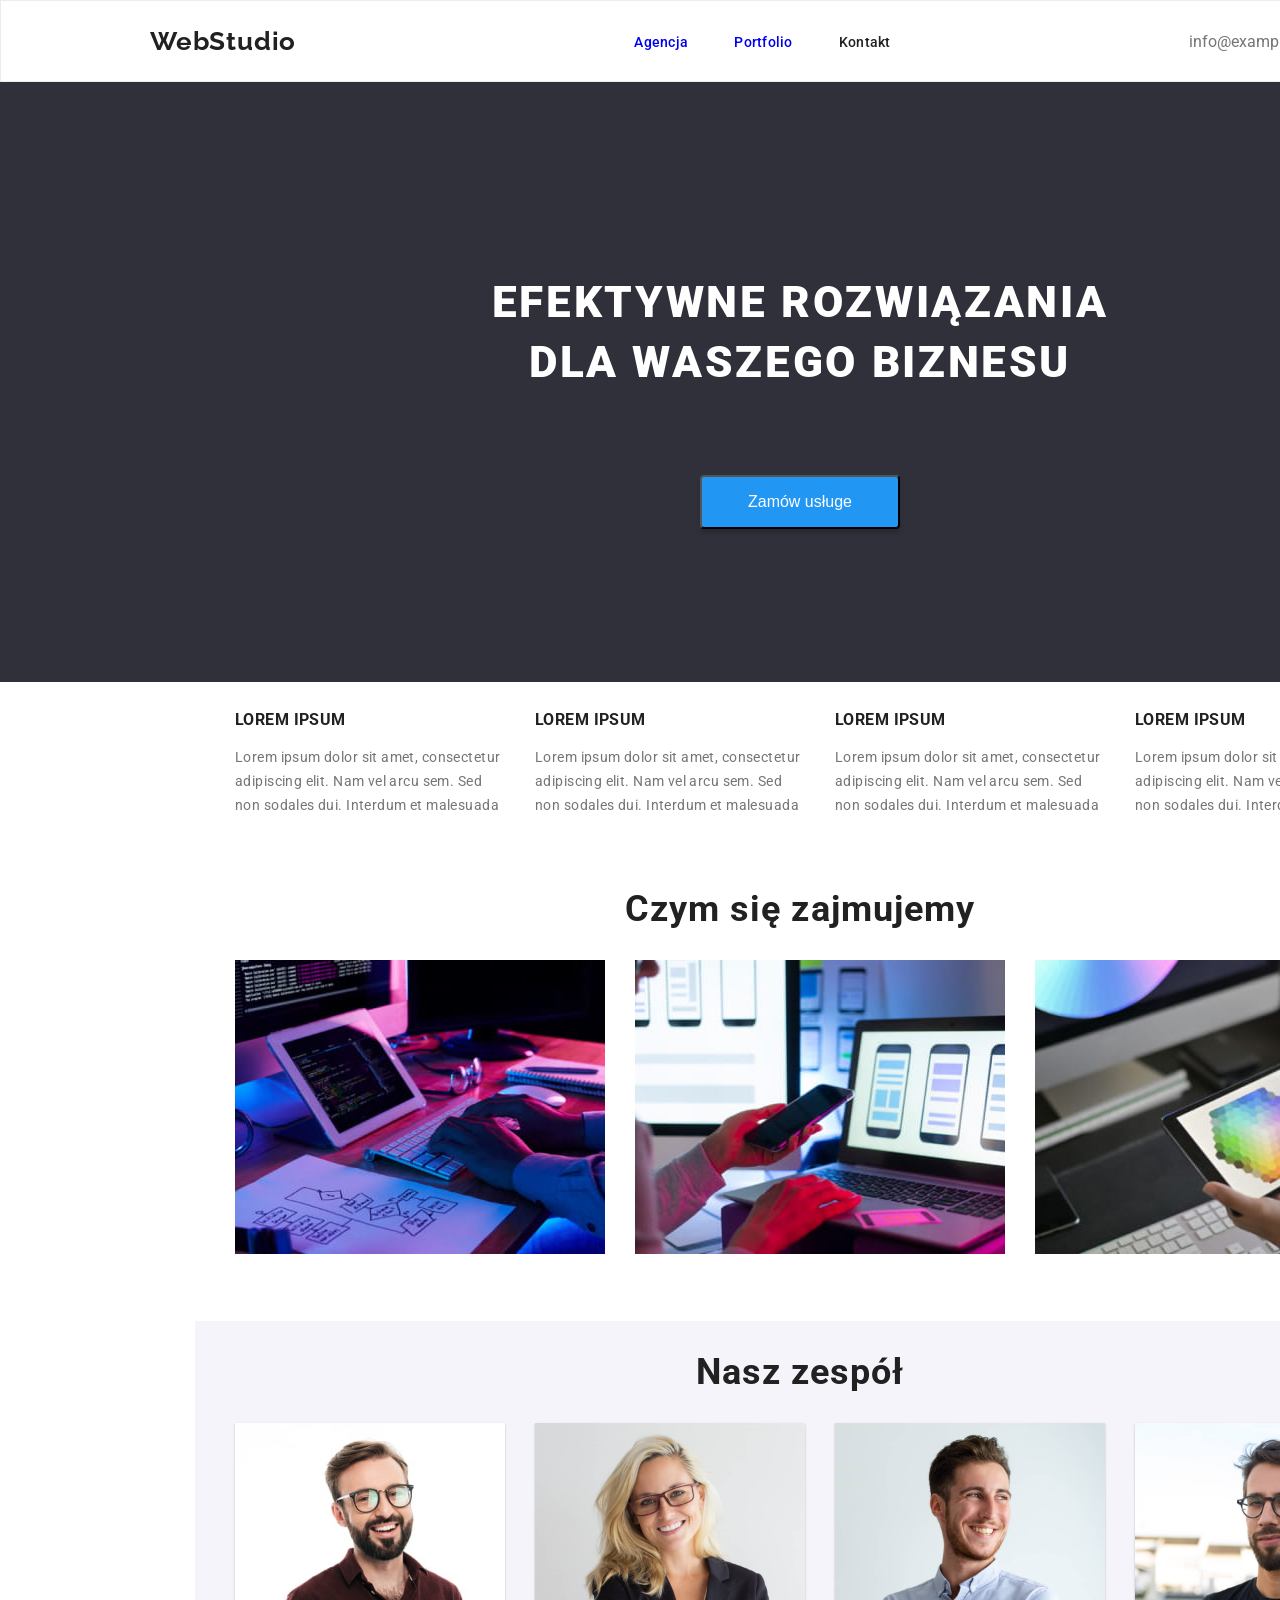
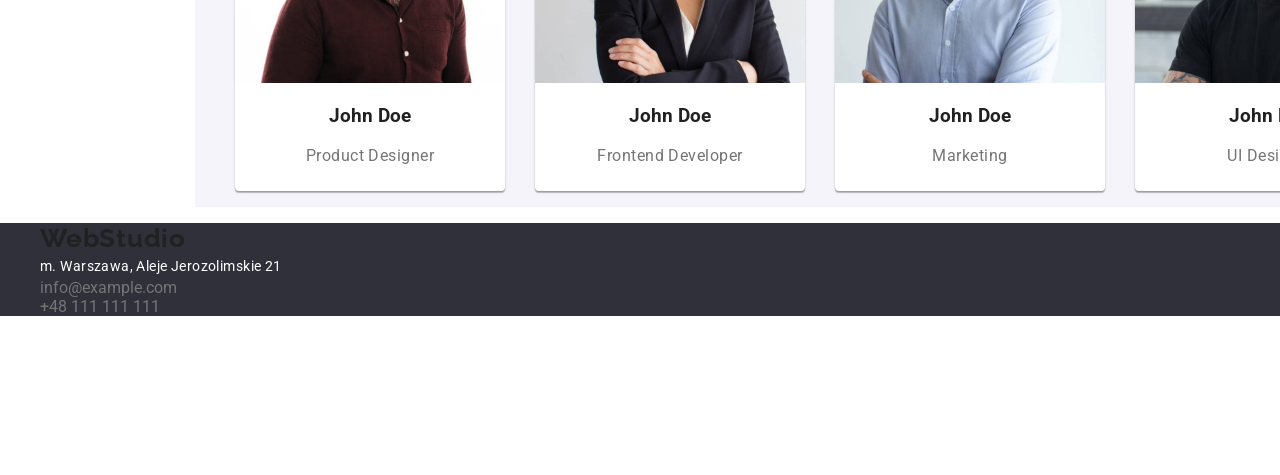
==== index.html @ 927ac367 "1 Create and copy repo #3" ====
<!DOCTYPE html>
<html lang="en">
  <head>
    <meta charset="UTF-8" />
    <meta name="viewport" content="width=device-width, initial-scale=1.0" />
    <title>Studio</title>
    <link rel="preconnect" href="https://fonts.googleapis.com" />
    <link rel="preconnect" href="https://fonts.gstatic.com" crossorigin />
    <link
      href="https://fonts.googleapis.com/css2?family=Raleway:wght@700&family=Roboto:wght@400;500;700;900&display=swap"
      rel="stylesheet"
    />
    <link rel="stylesheet" href="./css/style.css" />
  </head>
  <body>
    <header>
      <section class="top-box">
        <a class="name-logo" href="">WebStudio</a>
        <ul class="subpages-list">
          <li><a class="subpages" href="./index.html">Agencja</a></li>
          <li><a class="subpages" href="./portfolio.html">Portfolio</a></li>
          <li><a class="subpages" href="">Kontakt</a></li>
        </ul>
        <span class="top-box-contact">
          <a class="contact" href="mailto:info@example.com">info@example.com</a>
          <a class="contact" href="tel:+48111111111">+48 111 111 111</a></span
        >
      </section>
    </header>
    <main>
      <section class="big-box">
        <h1 class="firs-header">EFEKTYWNE ROZWIĄZANIA </br> DLA WASZEGO BIZNESU</h1>
        <button type="button" class="order-button"><p>Zamów usługe</p></button>
      </section>
      <div class="big-wrap">
      <div class="container">
        <article>
          <ul class="news">
            <li>
              <h3>LOREM IPSUM</h3>
              <p>
                Lorem ipsum dolor sit amet, consectetur adipiscing elit. Nam vel
                arcu sem. Sed non sodales dui. Interdum et malesuada
              </p>
            </li>
            <li>
              <h3>LOREM IPSUM</h3>
              <p>
                Lorem ipsum dolor sit amet, consectetur adipiscing elit. Nam vel
                arcu sem. Sed non sodales dui. Interdum et malesuada
              </p>
            </li>
            <li>
              <h3>LOREM IPSUM</h3>
              <p>
                Lorem ipsum dolor sit amet, consectetur adipiscing elit. Nam vel
                arcu sem. Sed non sodales dui. Interdum et malesuada
              </p>
            </li>
            <li>
              <h3>LOREM IPSUM</h3>
              <p>
                Lorem ipsum dolor sit amet, consectetur adipiscing elit. Nam vel
                arcu sem. Sed non sodales dui. Interdum et malesuada
              </p>
            </li>
          </ul>
        </article>
        <section>
          <h2 class="secondary-header">Czym się zajmujemy</h2>
          <ul class="engagement">
            <li>
              <img
                src="./images/img1.jpg"
                alt="Ilustracja z osobą piszącą na klawiaturze, tworzącą projekt strony WWW"
                width="370"
                height="294"
              />
            </li>
            <li>
              <img
                src="./images/img2.jpg"
                alt="Ilustracja z osobą tworzącą responsywną stronę WWW"
                width="370"
                height="294"
              />
            </li>
            <li>
              <img
                src="./images/img3.jpg"
                alt="Ilustracja z osobą trzymająca tablet, wybierająca kolor z palety barw"
                width="370"
                height="294"
              />
            </li>
          </ul>
        </section>
        <section class="crew">
          <h2 class="secondary-header">Nasz zespół</h2>
          <ul class="members">
            <li>
              <img
                src="./images/img4.jpg"
                alt="Ilustracja mężczyzny z krótkimi jasno-brązowymi włosami i brodą, w okularach i czerwonej koszuli."
                width="270"
                height="260"
              />
              <h3>John Doe</h3>
              <p>Product Designer</p>
            </li>
            <li>
              <img
                src="./images/img5.jpg"
                alt="Ilustracja kobiety z długimi blond włosami, w okularach, w czarnym żakiecie i białej koszuli."
                width="270"
                height="260"
              />
              <h3>John Doe</h3>
              <p>Frontend Developer</p>
            </li>
            <li>
              <img
                src="./images/img6.jpg"
                alt="Ilustracja mężczyzny z krótkimi brązowymi włosami i zarostem, w jasno-błękitnej koszuli."
                width="270"
                height="260"
              />
              <h3>John Doe</h3>
              <p>Marketing</p>
            </li>
            <li>
              <img
                src="./images/img7.jpg"
                alt="Ilustracja mężczyzny z krótkimi ciemno-brązowymi włosami i brodą, w okularach i czarnej koszulce."
                width="270"
                height="260"
              />
              <h3>John Doe</h3>
              <p>UI Designer</p>
            </li>
          </ul>
        </section>
      </div>
       </div>
    </main>
    <footer>
      <ul class="f-data">
        <li><a class="name-logo" href="">WebStudio</a></li>
        <li>
          <address class="home-location">
            m. Warszawa, Aleje Jerozolimskie 21
          </address>
        </li>
        <li>
          <a class="contact" href="mailto:info@example.com">info@example.com</a>
        </li>
        <li>
          <a class="contact" href="tel:+48111111111">+48 111 111 111</a>
        </li>
      </ul>
    </footer>
  
  </body>
</html>
---- css/style.css ----
body {
  font-family: "Roboto", sans-serif;
  color: #212121;
  background-color: #fff;
  width: 1600px;
  margin: 0px;
}

.top-box {
  background-color: #fff;
  border: 1px solid #ececec;
  display: flex;
  justify-content: space-around;
  align-items: center;
  height: 80px;
}

.big-box {
  text-align: center;
  color: #ffffff;
  background-color: #2f303a;
  height: 600px;
  gap: 46px;
  display: flex;
  justify-content: center;
  align-items: center;
  flex-direction: column;
}
.firs-header {
  font-size: 44px;
  font-weight: 900;
  line-height: 60px;
  letter-spacing: 0.06em;
}
.secondary-header {
  font-size: 36px;
  font-weight: 700;
  line-height: 42px;
  letter-spacing: 0.03em;
  text-align: center;
}
.order-button {
  width: 200px;
  background-color: #2196f3;
  color: #ffffff;
  font-size: 16px;
  box-shadow: 0px 4px 4px rgba(0, 0, 0, 0.15);
  border-radius: 4px;
  padding: 0px;
}
.filter-button {
  font-size: 16px;
  font-weight: 500;
  line-height: 26px;
  letter-spacing: 0.03em;
  border-radius: 4px;
  background-color: #f5f4fa;
  border: none;
}
.filter-button:hover,
.filter-button:focus {
  color: #ffffff;
  background-color: #2196f3;
}

.subpages,
.name-logo {
  font-size: 14px;
  font-weight: 500;
  line-height: 16px;
  letter-spacing: 0.02em;
  text-decoration: none;
}
.subpages:visited,
.name-logo:visited {
  color: inherit;
}

.subpages:hover,
.name-logo:hover,
.subpages:focus,
.name-logo:focus {
  color: #2196f3;
}

.contact {
  color: #757575;
  text-decoration: none;
}

.big-wrap {
  width: 1600px;
  display: flex;
  justify-content: center;
  align-items: center;
}
.container {
  width: 1200px;
  /*margin: 0px;*/
  display: flex;
  flex-wrap: wrap;
  justify-content: center;
  align-items: center;
  gap: 47px;
}
.products,
.news,
.members,
.f-data,
.subpages-list,
.button-list,
.engagement {
  list-style: none;
}
.subpages-list {
  display: flex;
  justify-content: space-between;
  gap: 46px;
}

.news {
  display: flex;
  flex-wrap: nowrap;
  justify-content: left;
}
.engagement {
  display: flex;
  justify-content: space-between;
  gap: 30px;
}
.button-list {
  display: flex;
  justify-content: center;
  gap: 8px;
}

.products {
  font-size: 18px;
  font-weight: 700;
  line-height: 36px;
  letter-spacing: 0.06em;
  text-align: left;
  display: flex;
  flex-wrap: wrap;
  justify-content: center;
  align-items: center;
  padding: 0px;
  gap: 30px;
}
.products p {
  font-weight: 400;
  text-align: left;
  color: #757575;
  font-size: 16px;
  line-height: 30px;
  width: 322px;
}
.products h3 {
  width: 322px;
  font-size: 18px;
}
.products li {
  background-color: #fff;
  border: 1px solid #eee;
}
.news {
  font-size: 14px;
  font-weight: 700;
  line-height: 16px;
  letter-spacing: 0.03em;
  text-align: left;
  display: flex;
  flex-direction: row;
  gap: 30px;
}
.news p {
  font-weight: 400;

  color: #757575;
  line-height: 24px;
}
.news li {
  width: 270px;
  height: 101px;
  text-align: left;
}
.crew {
  width: 1600px;
  background-color: #f5f4fa;
}
.members {
  display: flex;
  justify-content: space-between;
  gap: 30px;
}
.members li {
  background: #ffffff;
  box-shadow: 0px 1px 3px rgba(0, 0, 0, 0.12), 0px 1px 1px rgba(0, 0, 0, 0.14),
    0px 2px 1px rgba(0, 0, 0, 0.2);
  border-radius: 0px 0px 4px 4px;
  width: 270px;
  height: 368px;
  text-align: center;
}
.members p {
  font-family: "Roboto";
  font-style: normal;
  font-weight: 400;
  font-size: 16px;
  line-height: 19px;
  text-align: center;
  letter-spacing: 0.03em;
  color: #757575;
}
.home-location {
  font-style: normal;
  font-size: 14px;
  font-weight: 400;
  line-height: 24px;
  letter-spacing: 0.03em;
  text-align: left;
  color: #ffffff;
}
footer {
  height: 252px;
}
.f-data {
  background-color: #2f303a;
}
.name-logo {
  font-family: "Raleway", sans-serif;
  font-size: 26px;
  font-weight: 700;
  line-height: 31px;
  letter-spacing: 0.03em;
}
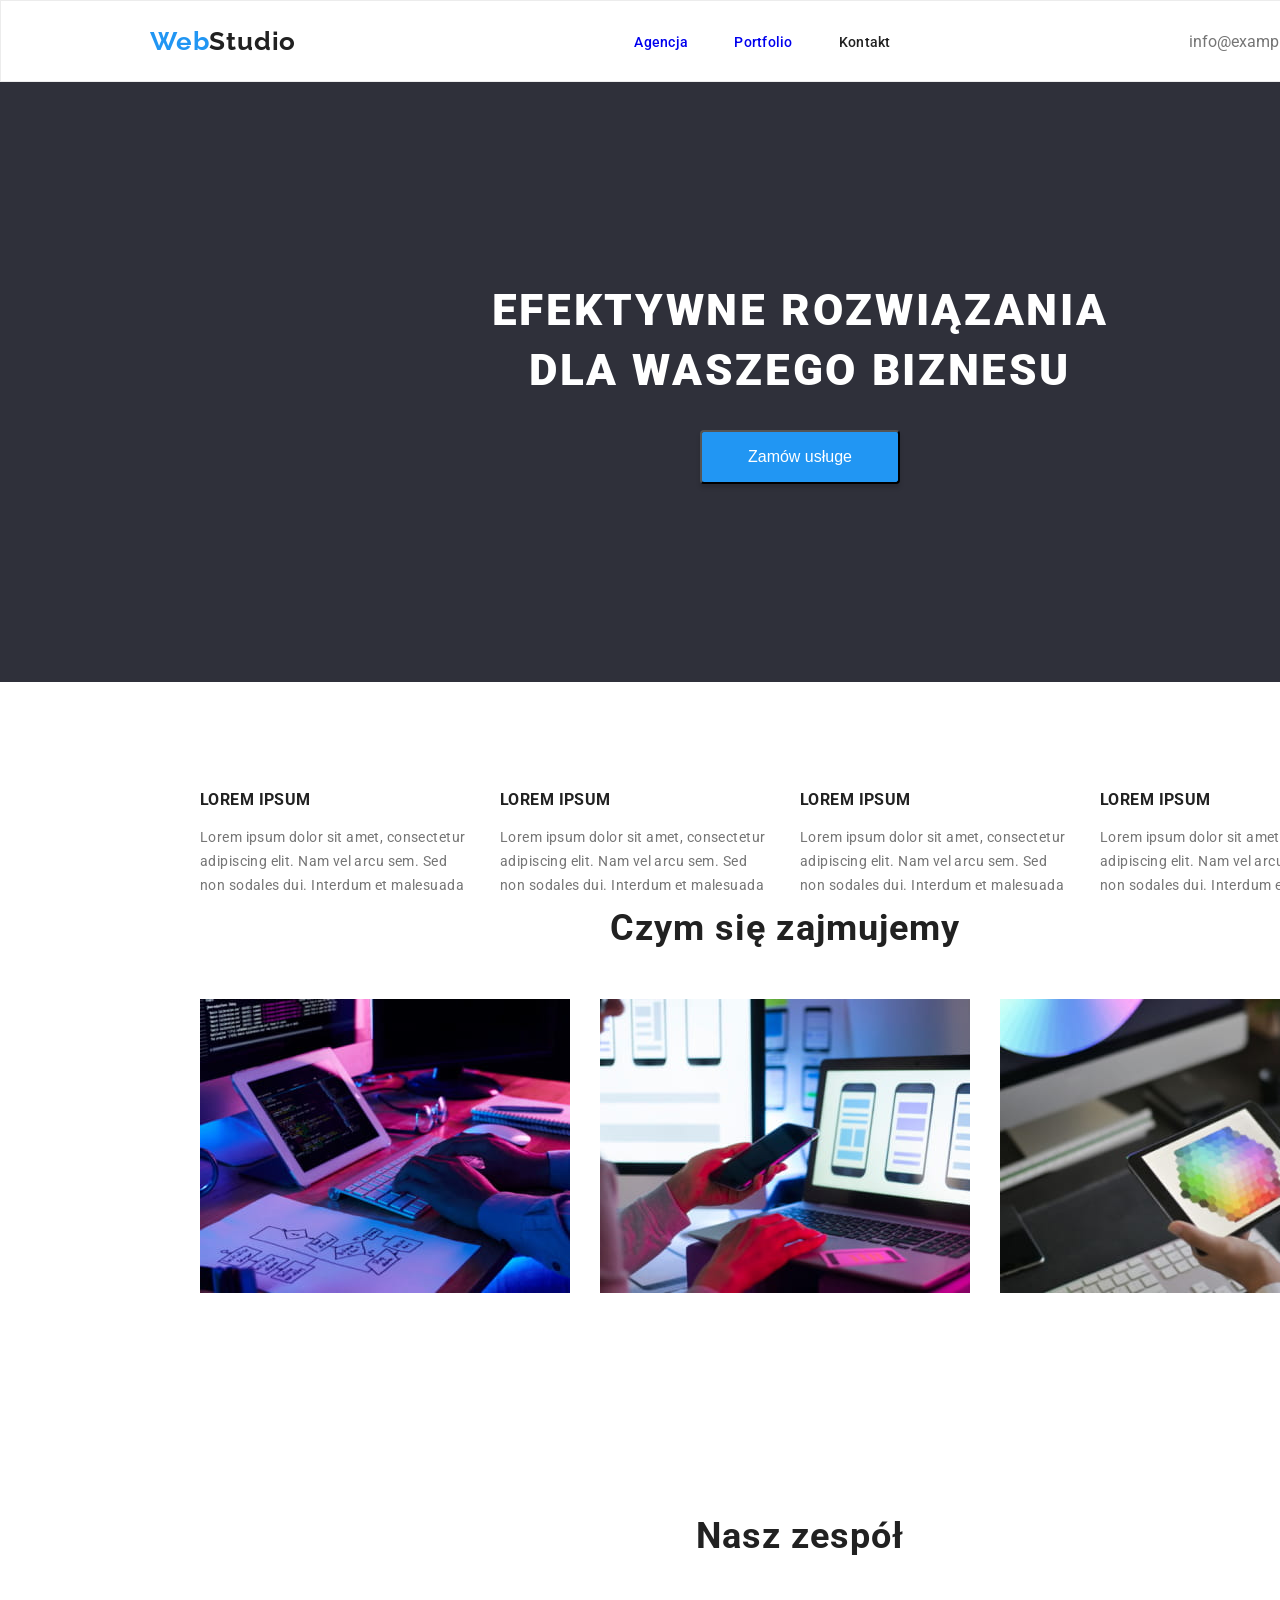
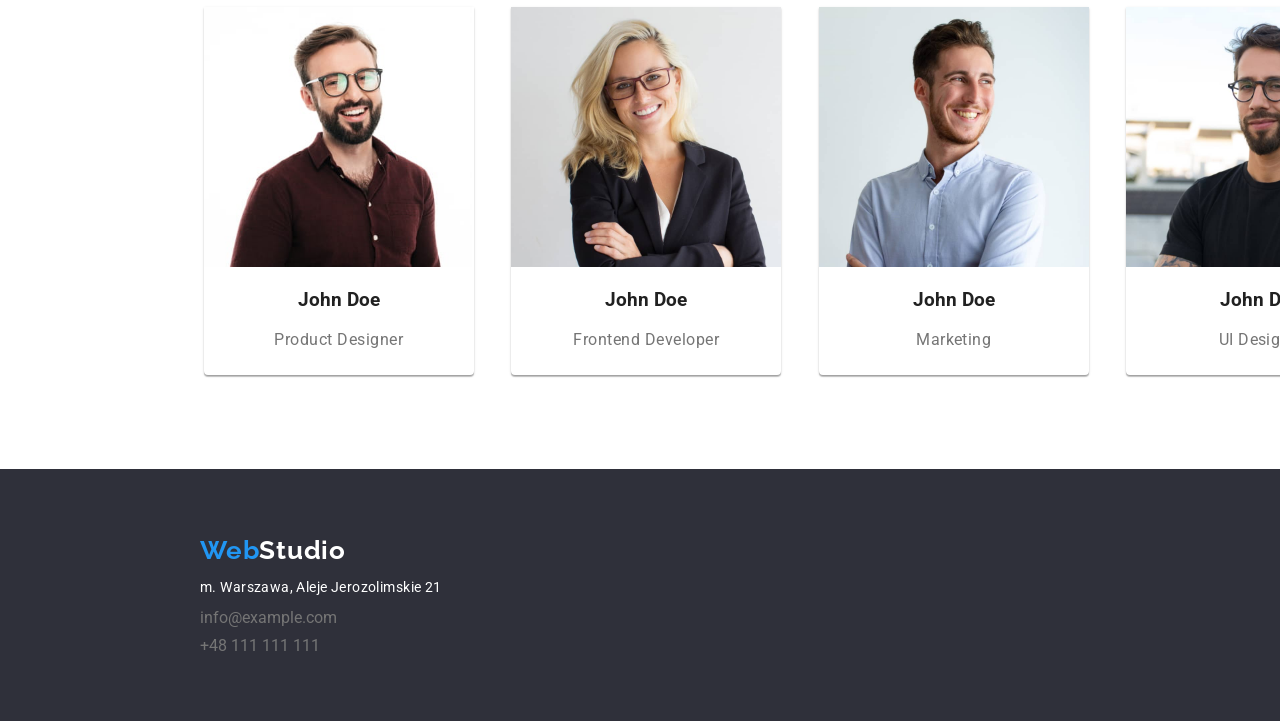
==== commit cf7a8540: "Big Update ### Change All stylesheet" ====
--- a/index.html
+++ b/index.html
@@ -15,7 +15,7 @@
   <body>
     <header>
       <section class="top-box">
-        <a class="name-logo" href="">WebStudio</a>
+        <a class="name-logo" href=""><span class="name-logo-effect-f">Web</span>Studio</a>
         <ul class="subpages-list">
           <li><a class="subpages" href="./index.html">Agencja</a></li>
           <li><a class="subpages" href="./portfolio.html">Portfolio</a></li>
@@ -34,7 +34,7 @@
       </section>
       <div class="big-wrap">
       <div class="container">
-        <article>
+        <section class="section">
           <ul class="news">
             <li>
               <h3>LOREM IPSUM</h3>
@@ -65,8 +65,6 @@
               </p>
             </li>
           </ul>
-        </article>
-        <section>
           <h2 class="secondary-header">Czym się zajmujemy</h2>
           <ul class="engagement">
             <li>
@@ -95,7 +93,7 @@
             </li>
           </ul>
         </section>
-        <section class="crew">
+        <section class="crew section">
           <h2 class="secondary-header">Nasz zespół</h2>
           <ul class="members">
             <li>
@@ -144,8 +142,10 @@
        </div>
     </main>
     <footer>
+      <div class="big-wrap">
+      <div class="container">
       <ul class="f-data">
-        <li><a class="name-logo" href="">WebStudio</a></li>
+        <li><a class="name-logo" href=""><span class="name-logo-effect-f">Web</span><span class="name-logo-effect-sec">Studio</span></a></li>
         <li>
           <address class="home-location">
             m. Warszawa, Aleje Jerozolimskie 21
@@ -158,7 +158,7 @@
           <a class="contact" href="tel:+48111111111">+48 111 111 111</a>
         </li>
       </ul>
+      </div></div>
     </footer>
-  
   </body>
 </html>
--- a/css/style.css
+++ b/css/style.css
@@ -5,7 +5,6 @@
   width: 1600px;
   margin: 0px;
 }
-
 .top-box {
   background-color: #fff;
   border: 1px solid #ececec;
@@ -20,24 +19,29 @@
   color: #ffffff;
   background-color: #2f303a;
   height: 600px;
-  gap: 46px;
   display: flex;
   justify-content: center;
   align-items: center;
   flex-direction: column;
+  gap: 30px;
 }
 .firs-header {
+  margin: 0px;
   font-size: 44px;
   font-weight: 900;
   line-height: 60px;
   letter-spacing: 0.06em;
 }
+.section {
+  padding: 94px 0 94px 0;
+}
 .secondary-header {
   font-size: 36px;
   font-weight: 700;
   line-height: 42px;
   letter-spacing: 0.03em;
   text-align: center;
+  margin-bottom: 50px;
 }
 .order-button {
   width: 200px;
@@ -62,7 +66,6 @@
   color: #ffffff;
   background-color: #2196f3;
 }
-
 .subpages,
 .name-logo {
   font-size: 14px;
@@ -75,19 +78,16 @@
 .name-logo:visited {
   color: inherit;
 }
-
 .subpages:hover,
 .name-logo:hover,
 .subpages:focus,
 .name-logo:focus {
   color: #2196f3;
 }
-
 .contact {
-  color: #757575;
   text-decoration: none;
-}
-
+  color: #757575;
+}
 .big-wrap {
   width: 1600px;
   display: flex;
@@ -96,12 +96,9 @@
 }
 .container {
   width: 1200px;
-  /*margin: 0px;*/
+  margin: 0px;
   display: flex;
   flex-wrap: wrap;
-  justify-content: center;
-  align-items: center;
-  gap: 47px;
 }
 .products,
 .news,
@@ -109,24 +106,33 @@
 .f-data,
 .subpages-list,
 .button-list,
-.engagement {
+.engagement,
+.contact {
   list-style: none;
 }
 .subpages-list {
   display: flex;
-  justify-content: space-between;
+  justify-content: space-around;
   gap: 46px;
 }
-
 .news {
+  padding: 0px;
+  margin: 0px;
+  font-size: 14px;
+  font-weight: 700;
+  line-height: 16px;
+  letter-spacing: 0.03em;
   display: flex;
   flex-wrap: nowrap;
   justify-content: left;
+  gap: 30px;
 }
 .engagement {
   display: flex;
   justify-content: space-between;
   gap: 30px;
+  margin: 0px;
+  padding: 0px;
 }
 .button-list {
   display: flex;
@@ -139,13 +145,6 @@
   font-weight: 700;
   line-height: 36px;
   letter-spacing: 0.06em;
-  text-align: left;
-  display: flex;
-  flex-wrap: wrap;
-  justify-content: center;
-  align-items: center;
-  padding: 0px;
-  gap: 30px;
 }
 .products p {
   font-weight: 400;
@@ -163,19 +162,8 @@
   background-color: #fff;
   border: 1px solid #eee;
 }
-.news {
-  font-size: 14px;
-  font-weight: 700;
-  line-height: 16px;
-  letter-spacing: 0.03em;
-  text-align: left;
-  display: flex;
-  flex-direction: row;
-  gap: 30px;
-}
 .news p {
   font-weight: 400;
-
   color: #757575;
   line-height: 24px;
 }
@@ -186,11 +174,12 @@
 }
 .crew {
   width: 1600px;
-  background-color: #f5f4fa;
 }
 .members {
-  display: flex;
-  justify-content: space-between;
+  padding: 0px;
+  margin: 0px;
+  display: flex;
+  justify-content: space-around;
   gap: 30px;
 }
 .members li {
@@ -203,8 +192,6 @@
   text-align: center;
 }
 .members p {
-  font-family: "Roboto";
-  font-style: normal;
   font-weight: 400;
   font-size: 16px;
   line-height: 19px;
@@ -222,10 +209,18 @@
   color: #ffffff;
 }
 footer {
+  background-color: #2f303a;
   height: 252px;
+  height: 252px;
+  margin: 0px auto;
+  text-align: left;
+  display: flex;
 }
 .f-data {
-  background-color: #2f303a;
+  padding: 0px;
+  display: flex;
+  flex-direction: column;
+  gap: 9px;
 }
 .name-logo {
   font-family: "Raleway", sans-serif;
@@ -234,3 +229,10 @@
   line-height: 31px;
   letter-spacing: 0.03em;
 }
+
+.name-logo-effect-f {
+  color: #2196f3;
+}
+.name-logo-effect-sec {
+  color: #fff;
+}
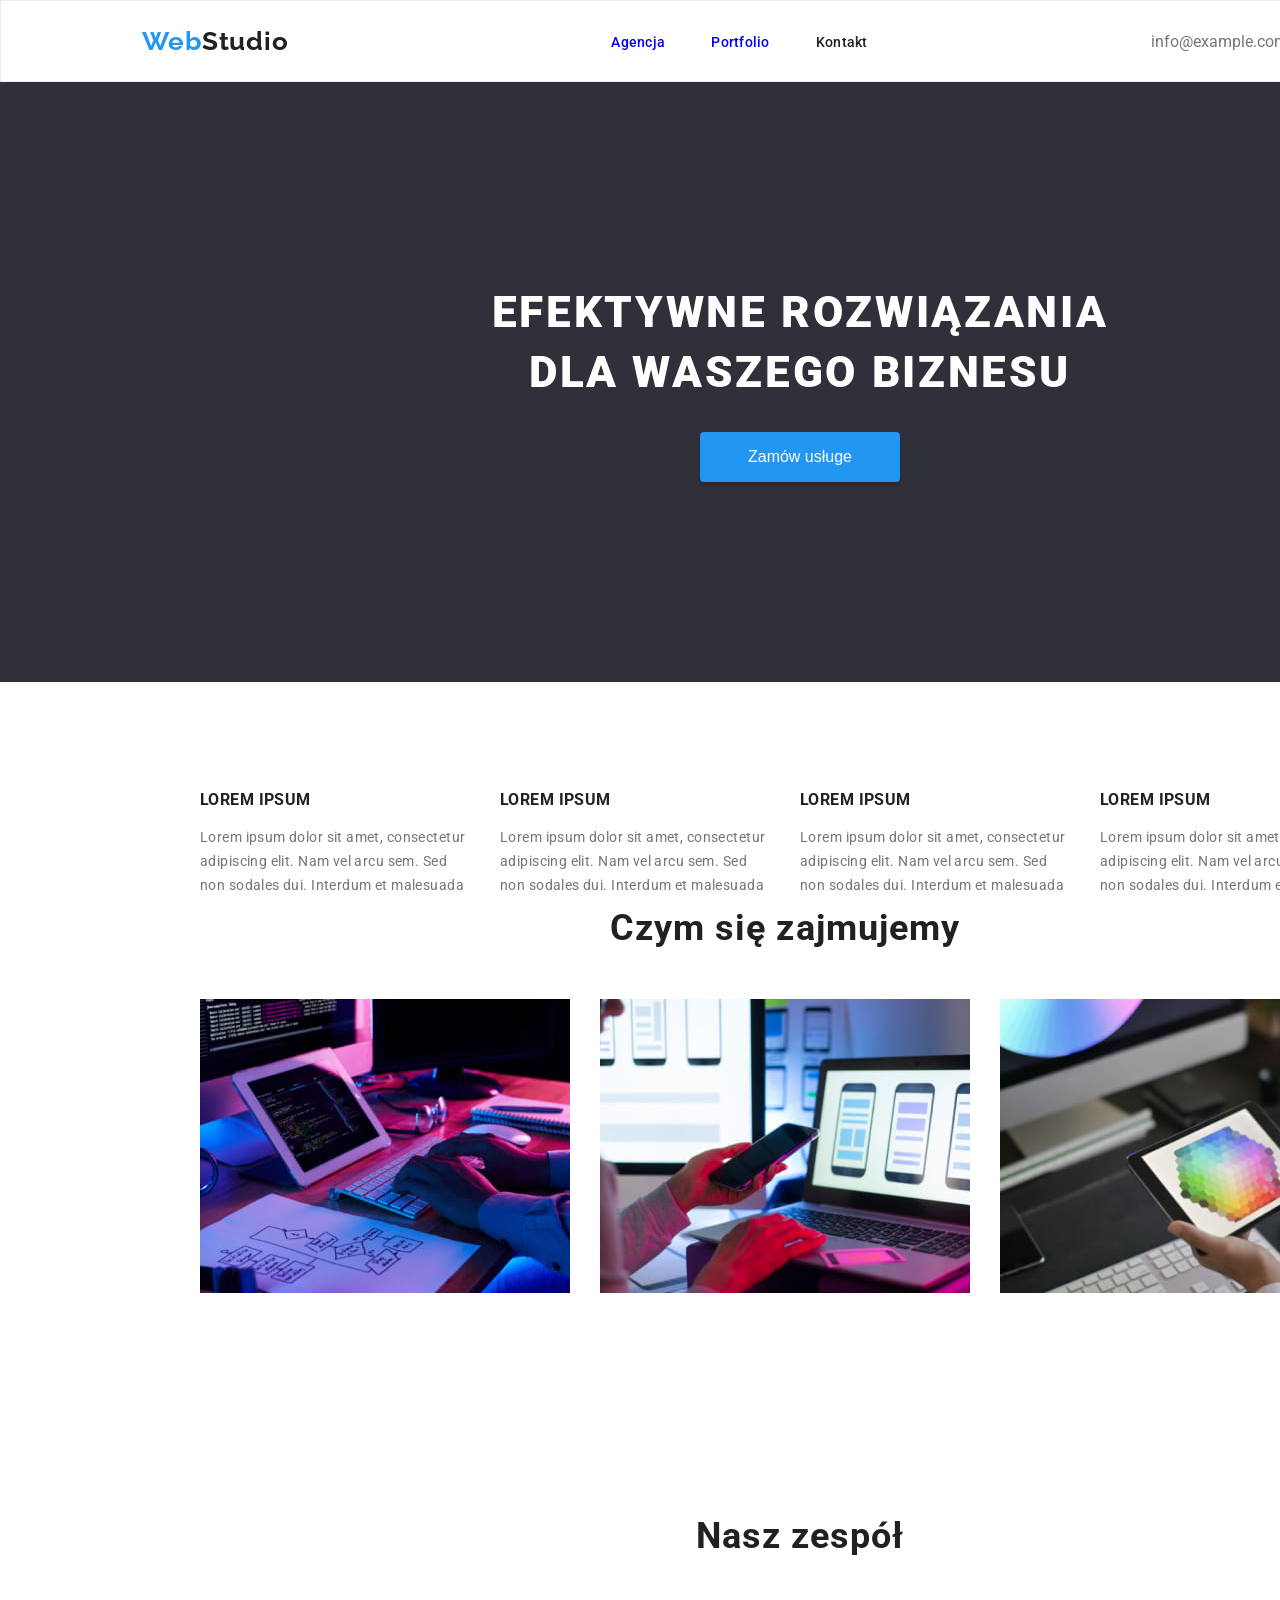
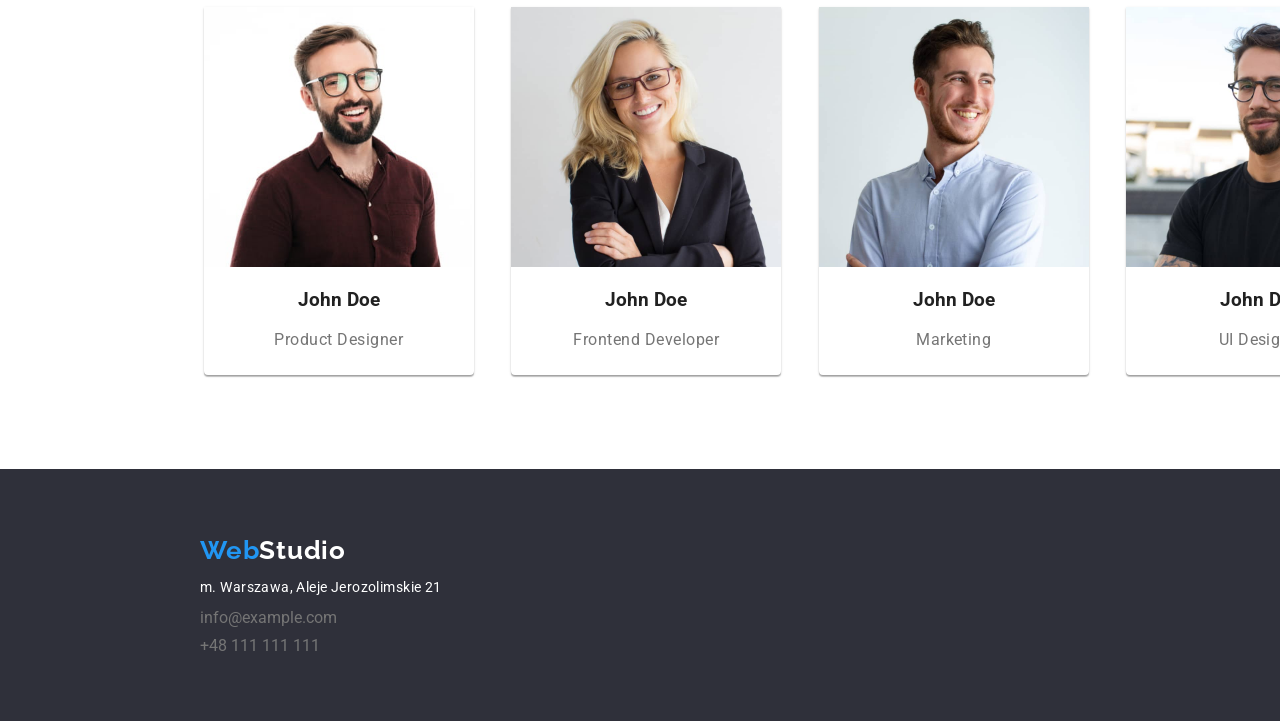
==== commit 72433b13: "Update #3 Finished hw- for now :)" ====
--- a/index.html
+++ b/index.html
@@ -21,9 +21,9 @@
           <li><a class="subpages" href="./portfolio.html">Portfolio</a></li>
           <li><a class="subpages" href="">Kontakt</a></li>
         </ul>
-        <span class="top-box-contact">
+        <div class="top-box-contact">
           <a class="contact" href="mailto:info@example.com">info@example.com</a>
-          <a class="contact" href="tel:+48111111111">+48 111 111 111</a></span
+          <a class="contact" href="tel:+48111111111">+48 111 111 111</a></div
         >
       </section>
     </header>
--- a/css/style.css
+++ b/css/style.css
@@ -49,18 +49,11 @@
   color: #ffffff;
   font-size: 16px;
   box-shadow: 0px 4px 4px rgba(0, 0, 0, 0.15);
+  border: none;
   border-radius: 4px;
   padding: 0px;
 }
-.filter-button {
-  font-size: 16px;
-  font-weight: 500;
-  line-height: 26px;
-  letter-spacing: 0.03em;
-  border-radius: 4px;
-  background-color: #f5f4fa;
-  border: none;
-}
+
 .filter-button:hover,
 .filter-button:focus {
   color: #ffffff;
@@ -83,6 +76,10 @@
 .subpages:focus,
 .name-logo:focus {
   color: #2196f3;
+}
+.top-box-contact {
+  display: flex;
+  gap: 50px;
 }
 .contact {
   text-decoration: none;
@@ -135,16 +132,36 @@
   padding: 0px;
 }
 .button-list {
+  padding: 0px;
+  margin: 0 0 50px 0;
   display: flex;
   justify-content: center;
   gap: 8px;
 }
-
+.filter-button {
+  font-size: 16px;
+  font-weight: 500;
+  line-height: 26px;
+  letter-spacing: 0.03em;
+  border-radius: 4px;
+  background-color: #f5f4fa;
+  border: none;
+  text-align: center;
+}
+.filter-button p {
+  margin: 6px 22px 6px 22px;
+  padding: 0px;
+}
 .products {
+  padding: 0px;
   font-size: 18px;
   font-weight: 700;
   line-height: 36px;
   letter-spacing: 0.06em;
+  display: flex;
+  flex-wrap: wrap;
+  flex-direction: row;
+  gap: 30px;
 }
 .products p {
   font-weight: 400;
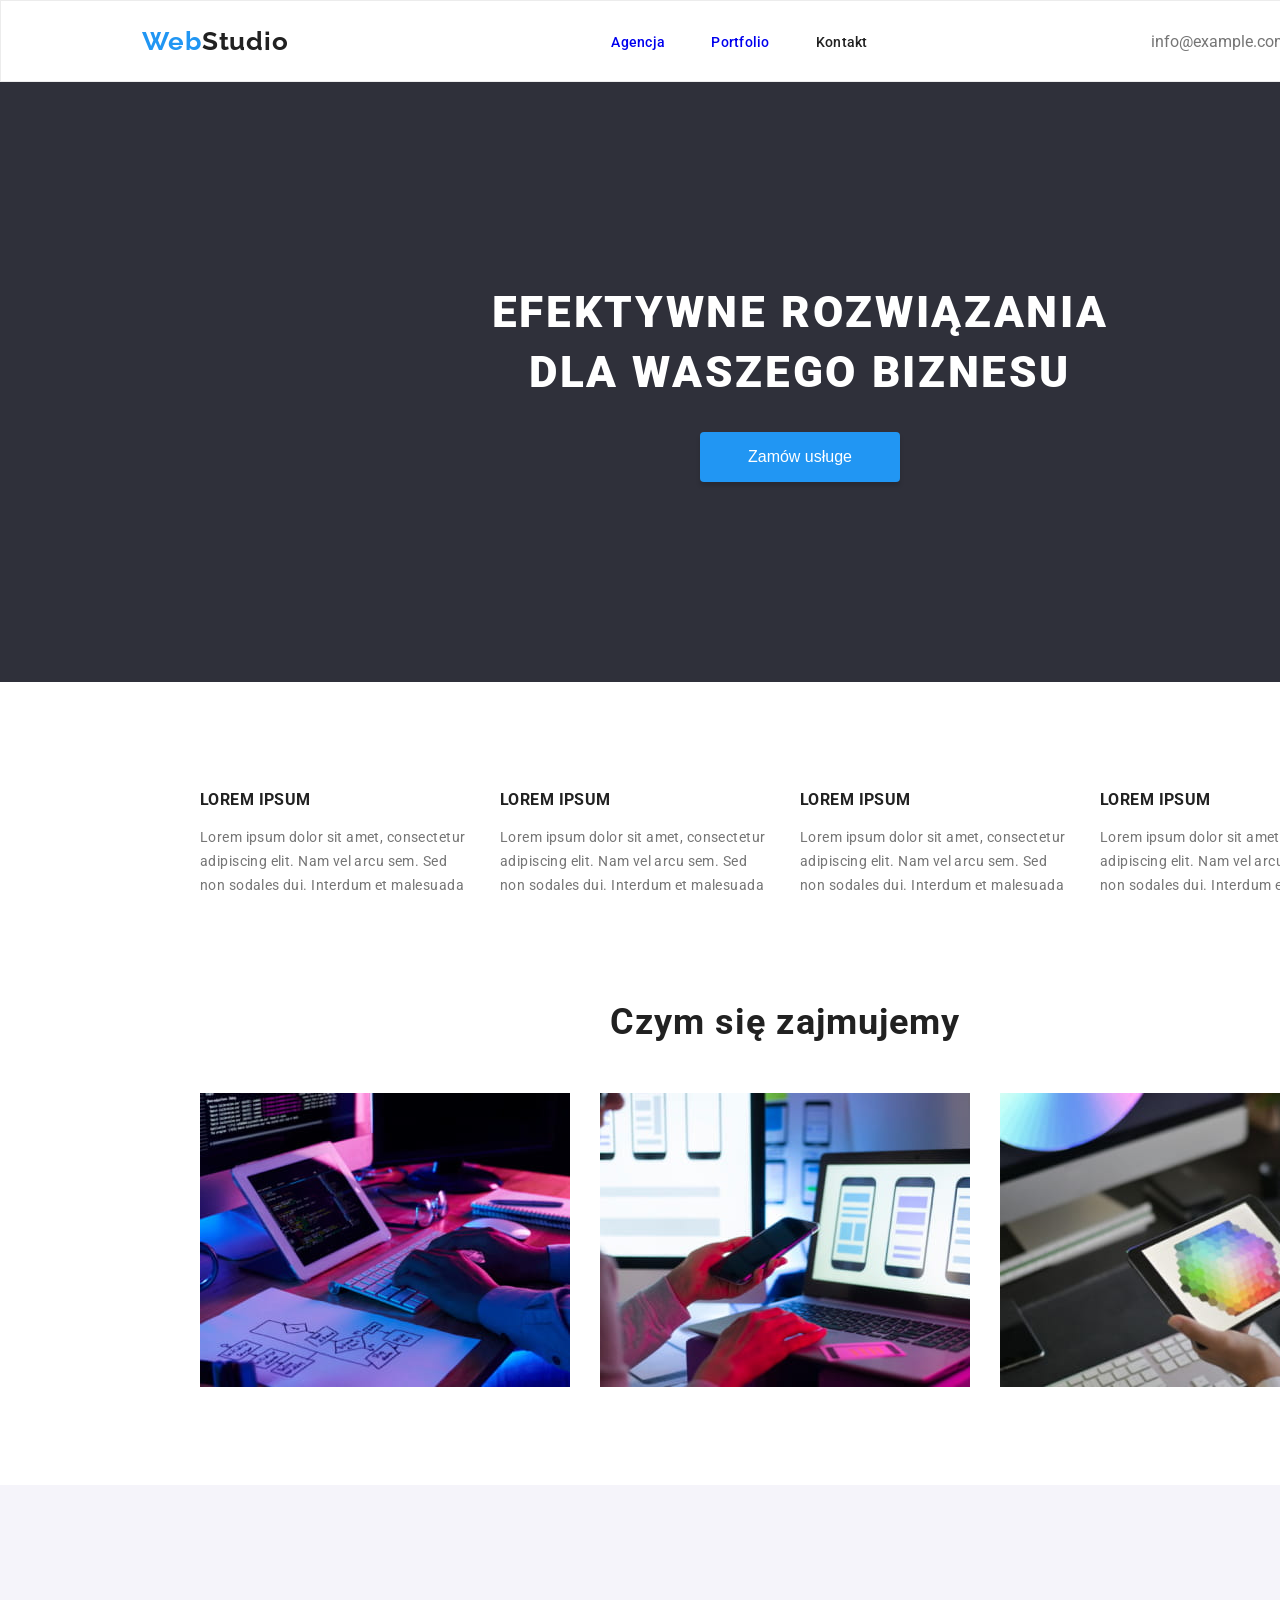
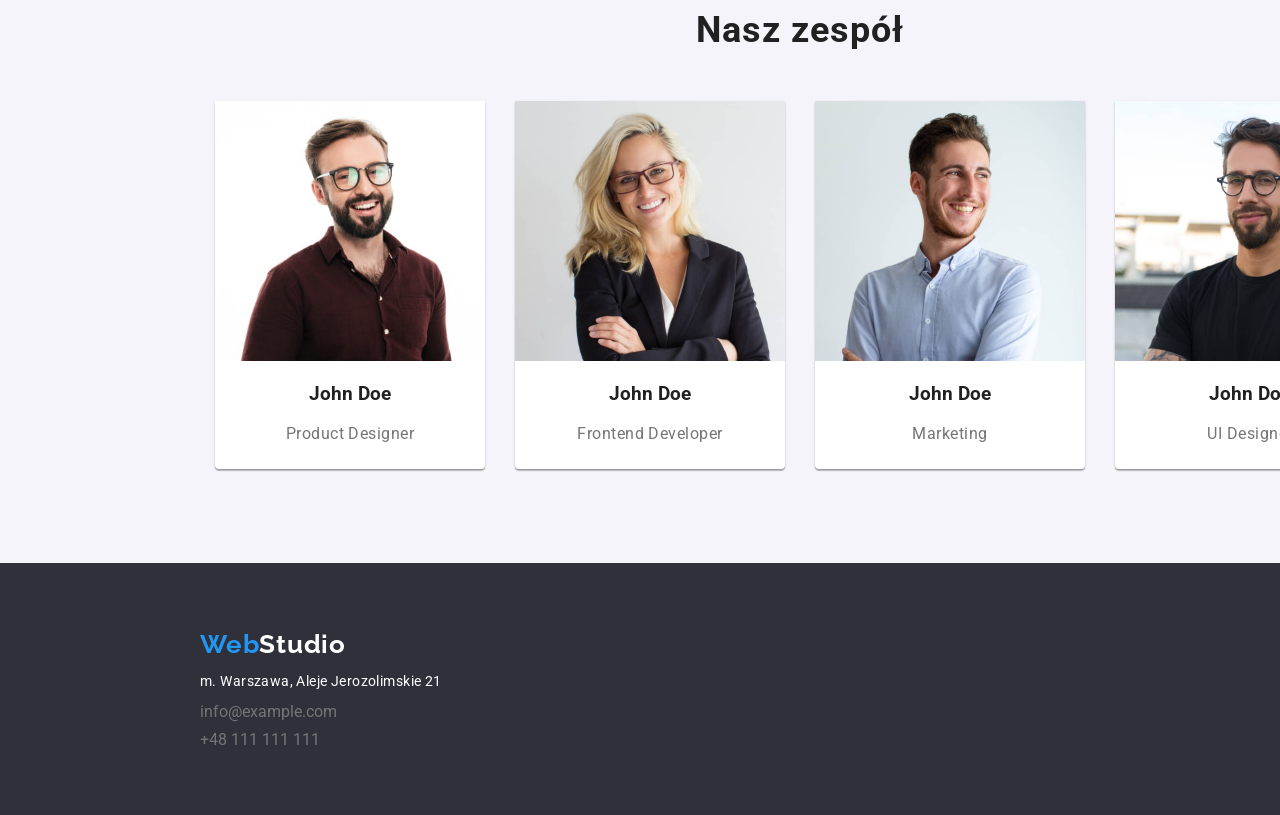
==== commit 1dbb15fc: "Update #4 Fix backgrounds color and .section's padding." ====
--- a/index.html
+++ b/index.html
@@ -65,6 +65,8 @@
               </p>
             </li>
           </ul>
+          </section>
+          <section class="section-fix">
           <h2 class="secondary-header">Czym się zajmujemy</h2>
           <ul class="engagement">
             <li>
@@ -93,6 +95,8 @@
             </li>
           </ul>
         </section>
+      </div>
+    </div>
         <section class="crew section">
           <h2 class="secondary-header">Nasz zespół</h2>
           <ul class="members">
@@ -138,8 +142,6 @@
             </li>
           </ul>
         </section>
-      </div>
-       </div>
     </main>
     <footer>
       <div class="big-wrap">
--- a/css/style.css
+++ b/css/style.css
@@ -34,6 +34,9 @@
 }
 .section {
   padding: 94px 0 94px 0;
+}
+.section-fix {
+  padding: 0 0 94px 0;
 }
 .secondary-header {
   font-size: 36px;
@@ -73,6 +76,7 @@
 }
 .subpages:hover,
 .name-logo:hover,
+.contact:hover,
 .subpages:focus,
 .name-logo:focus {
   color: #2196f3;
@@ -190,13 +194,15 @@
   text-align: left;
 }
 .crew {
-  width: 1600px;
+  min-width: 1200px;
+  margin: auto;
+  background: #f5f4fa;
 }
 .members {
   padding: 0px;
   margin: 0px;
   display: flex;
-  justify-content: space-around;
+  justify-content: center;
   gap: 30px;
 }
 .members li {
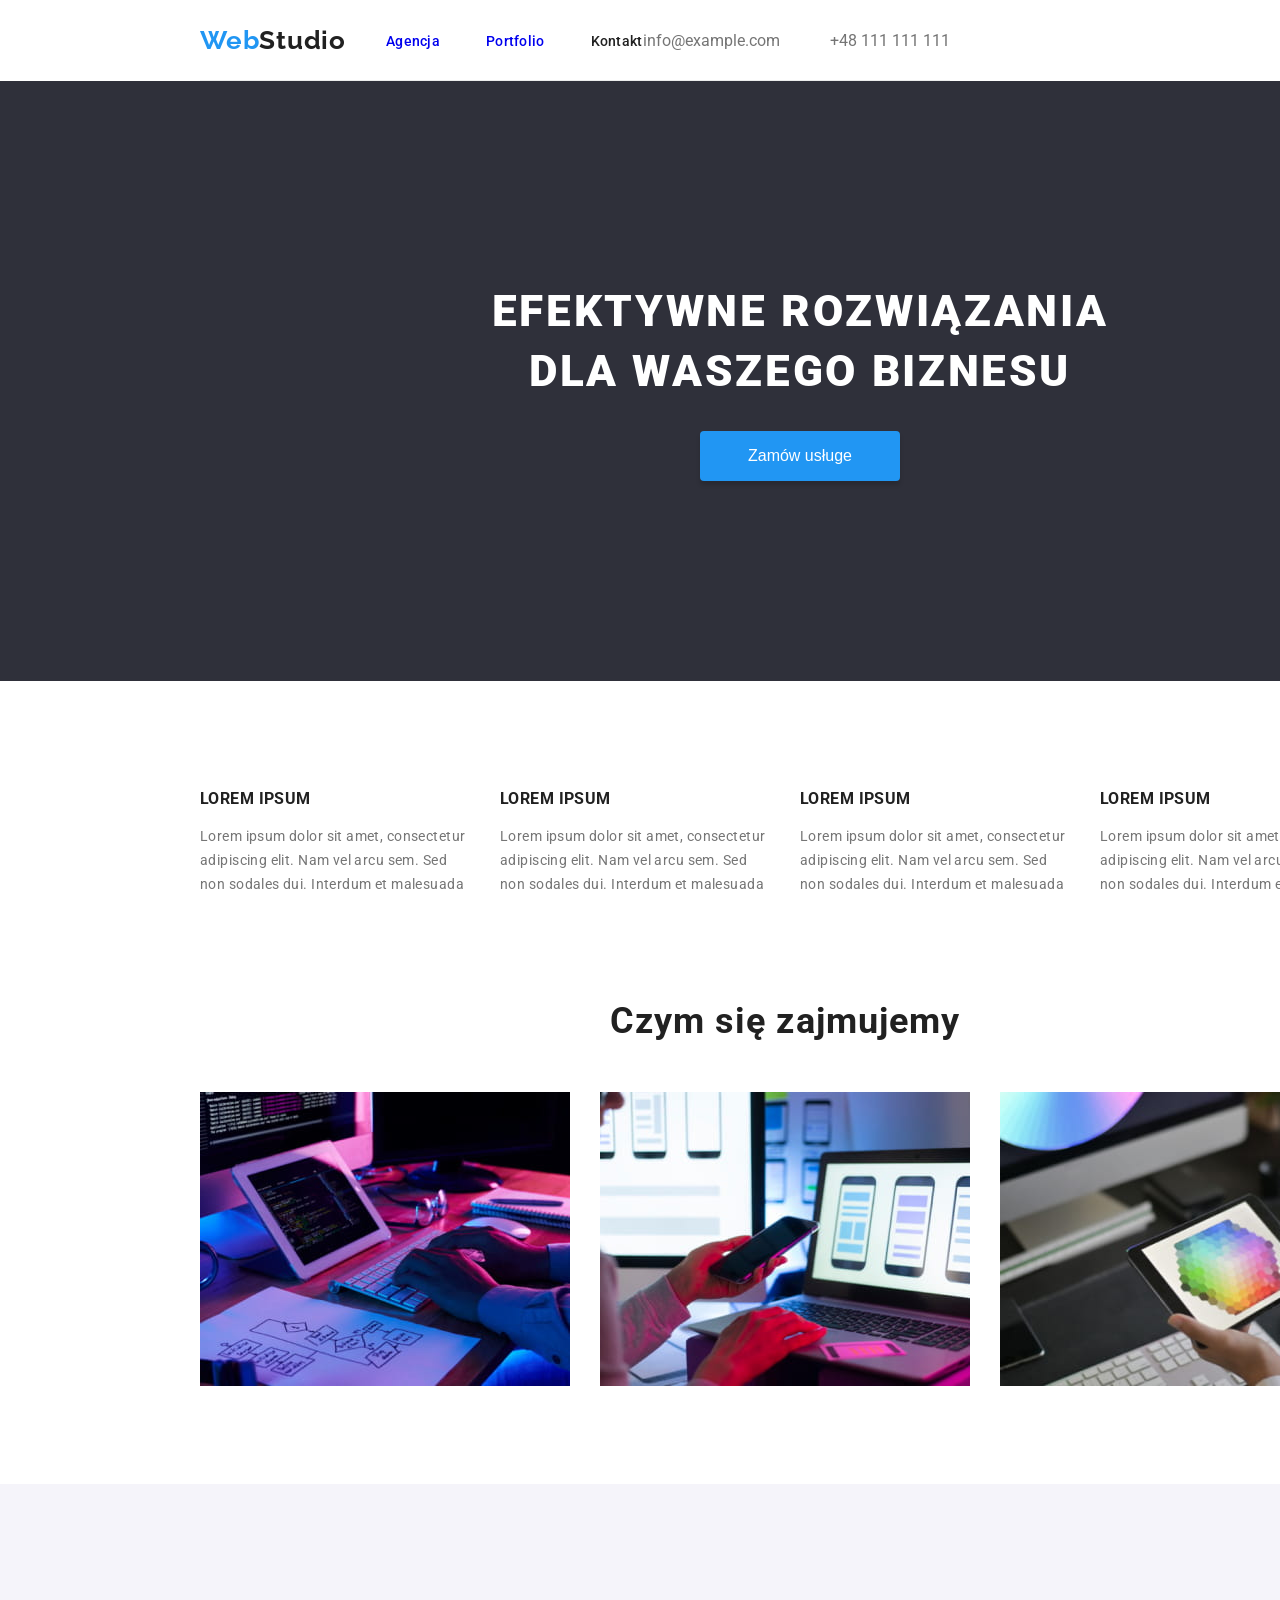
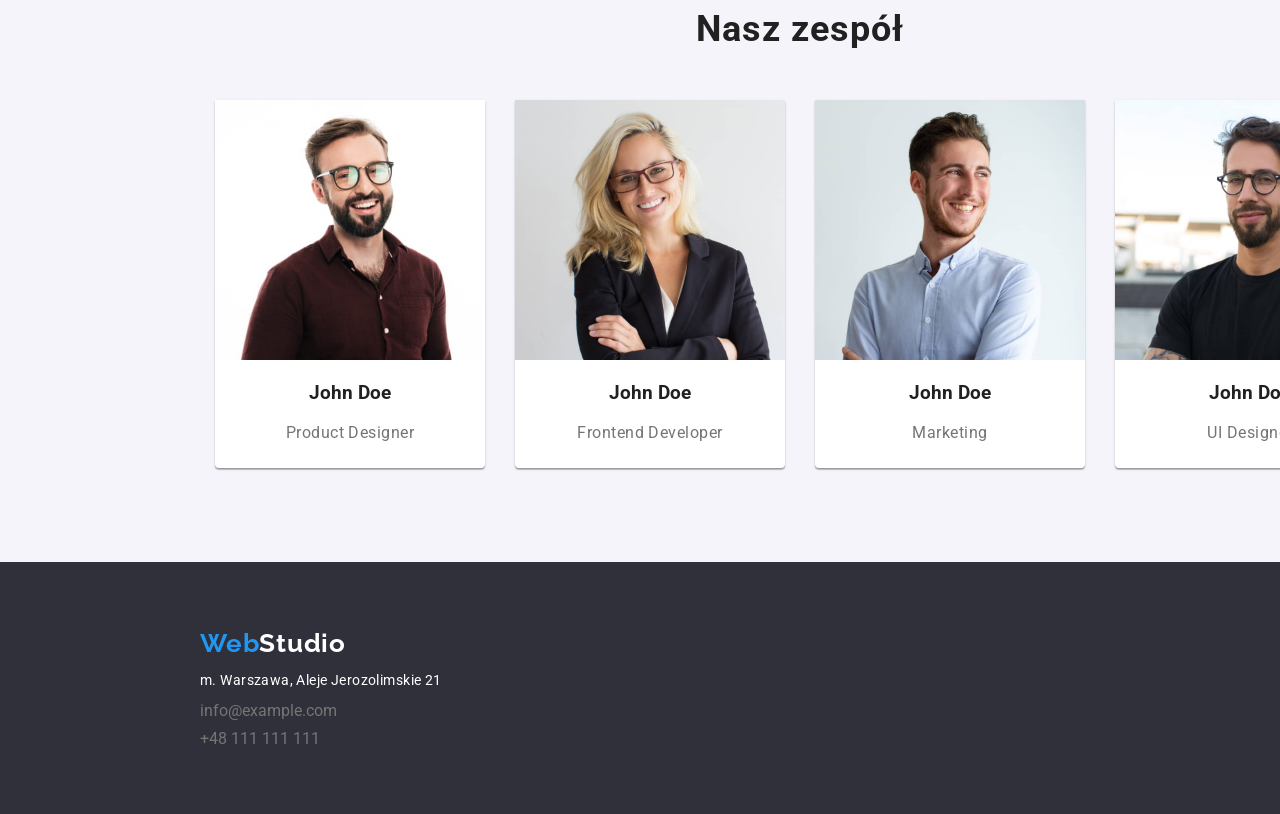
==== commit d543aff6: "Update Not finished... yet" ====
--- a/index.html
+++ b/index.html
@@ -13,7 +13,8 @@
     <link rel="stylesheet" href="./css/style.css" />
   </head>
   <body>
-    <header>
+    <header><div class="big-wrap">
+      <div class="container">
       <section class="top-box">
         <a class="name-logo" href=""><span class="name-logo-effect-f">Web</span>Studio</a>
         <ul class="subpages-list">
@@ -26,6 +27,7 @@
           <a class="contact" href="tel:+48111111111">+48 111 111 111</a></div
         >
       </section>
+    </div></div>
     </header>
     <main>
       <section class="big-box">
--- a/css/style.css
+++ b/css/style.css
@@ -7,9 +7,8 @@
 }
 .top-box {
   background-color: #fff;
-  border: 1px solid #ececec;
-  display: flex;
-  justify-content: space-around;
+  border-bottom: 1px solid #ececec;
+  display: flex;
   align-items: center;
   height: 80px;
 }
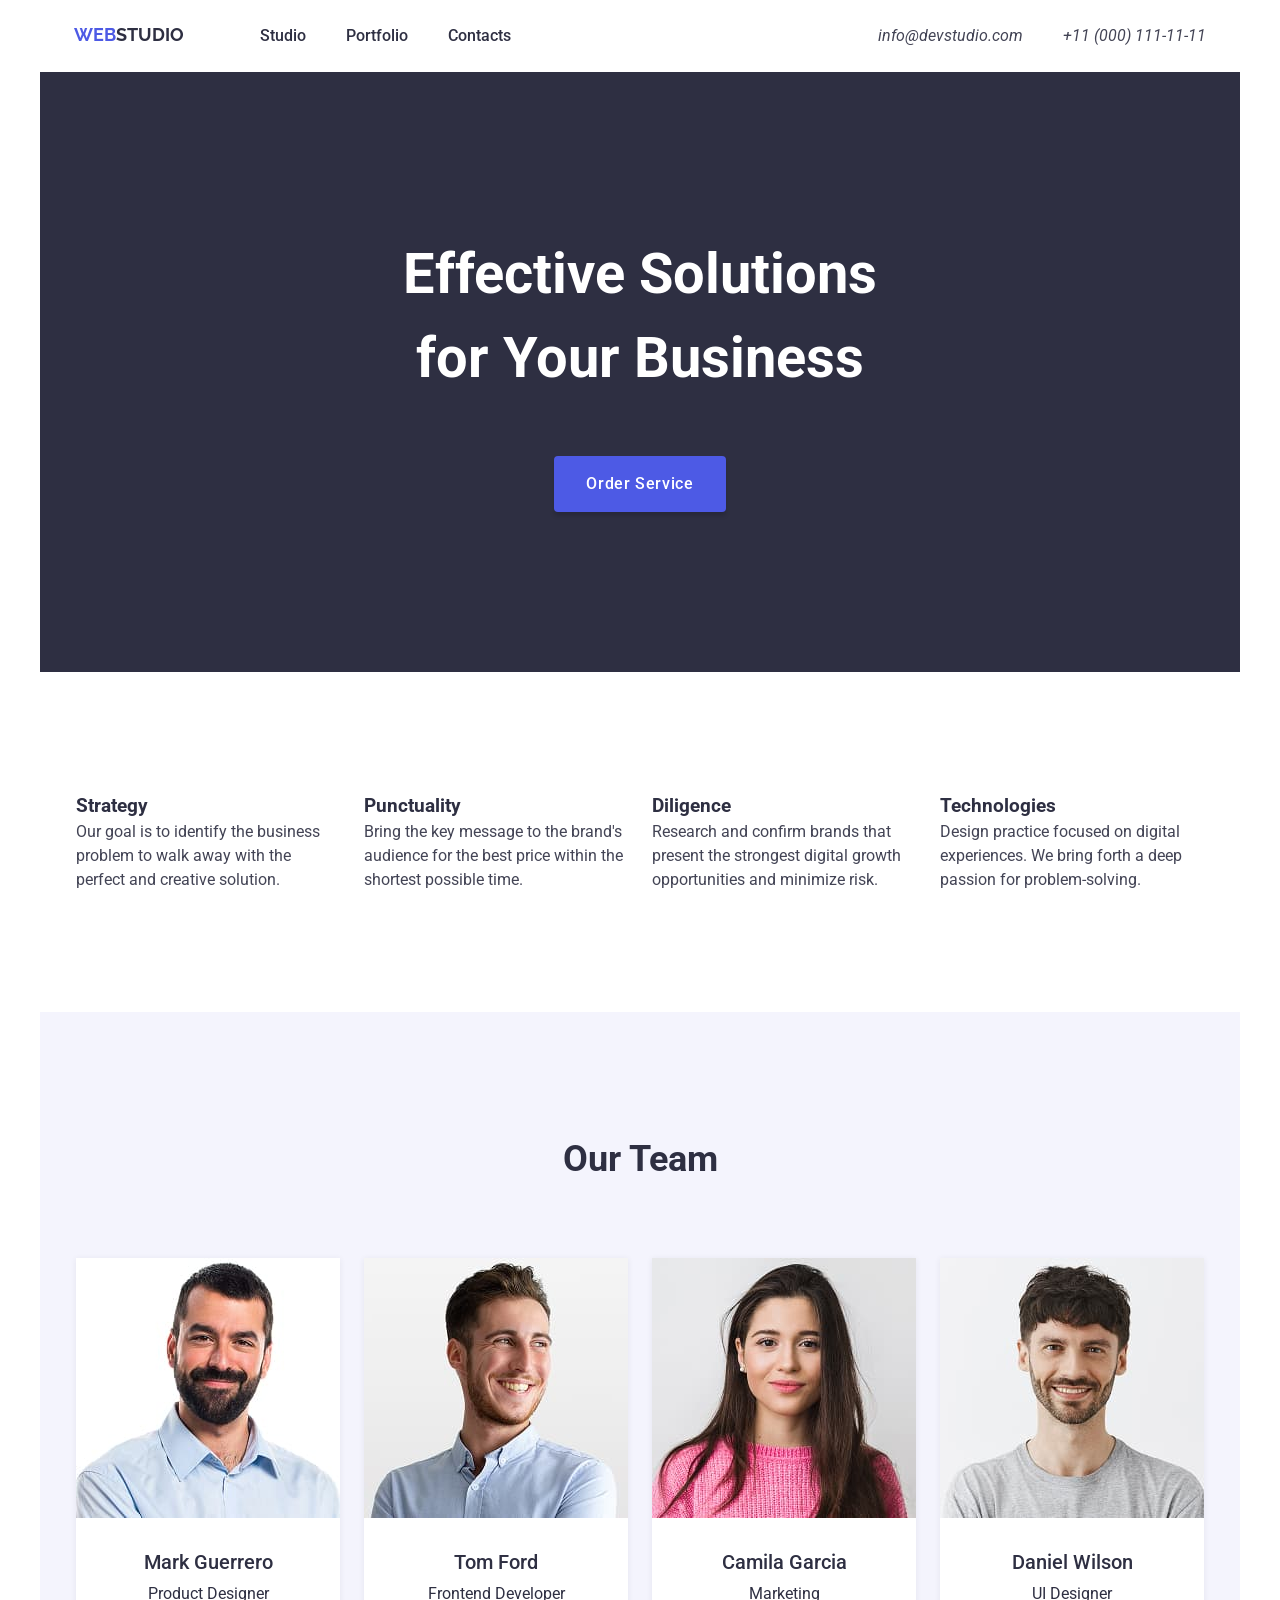
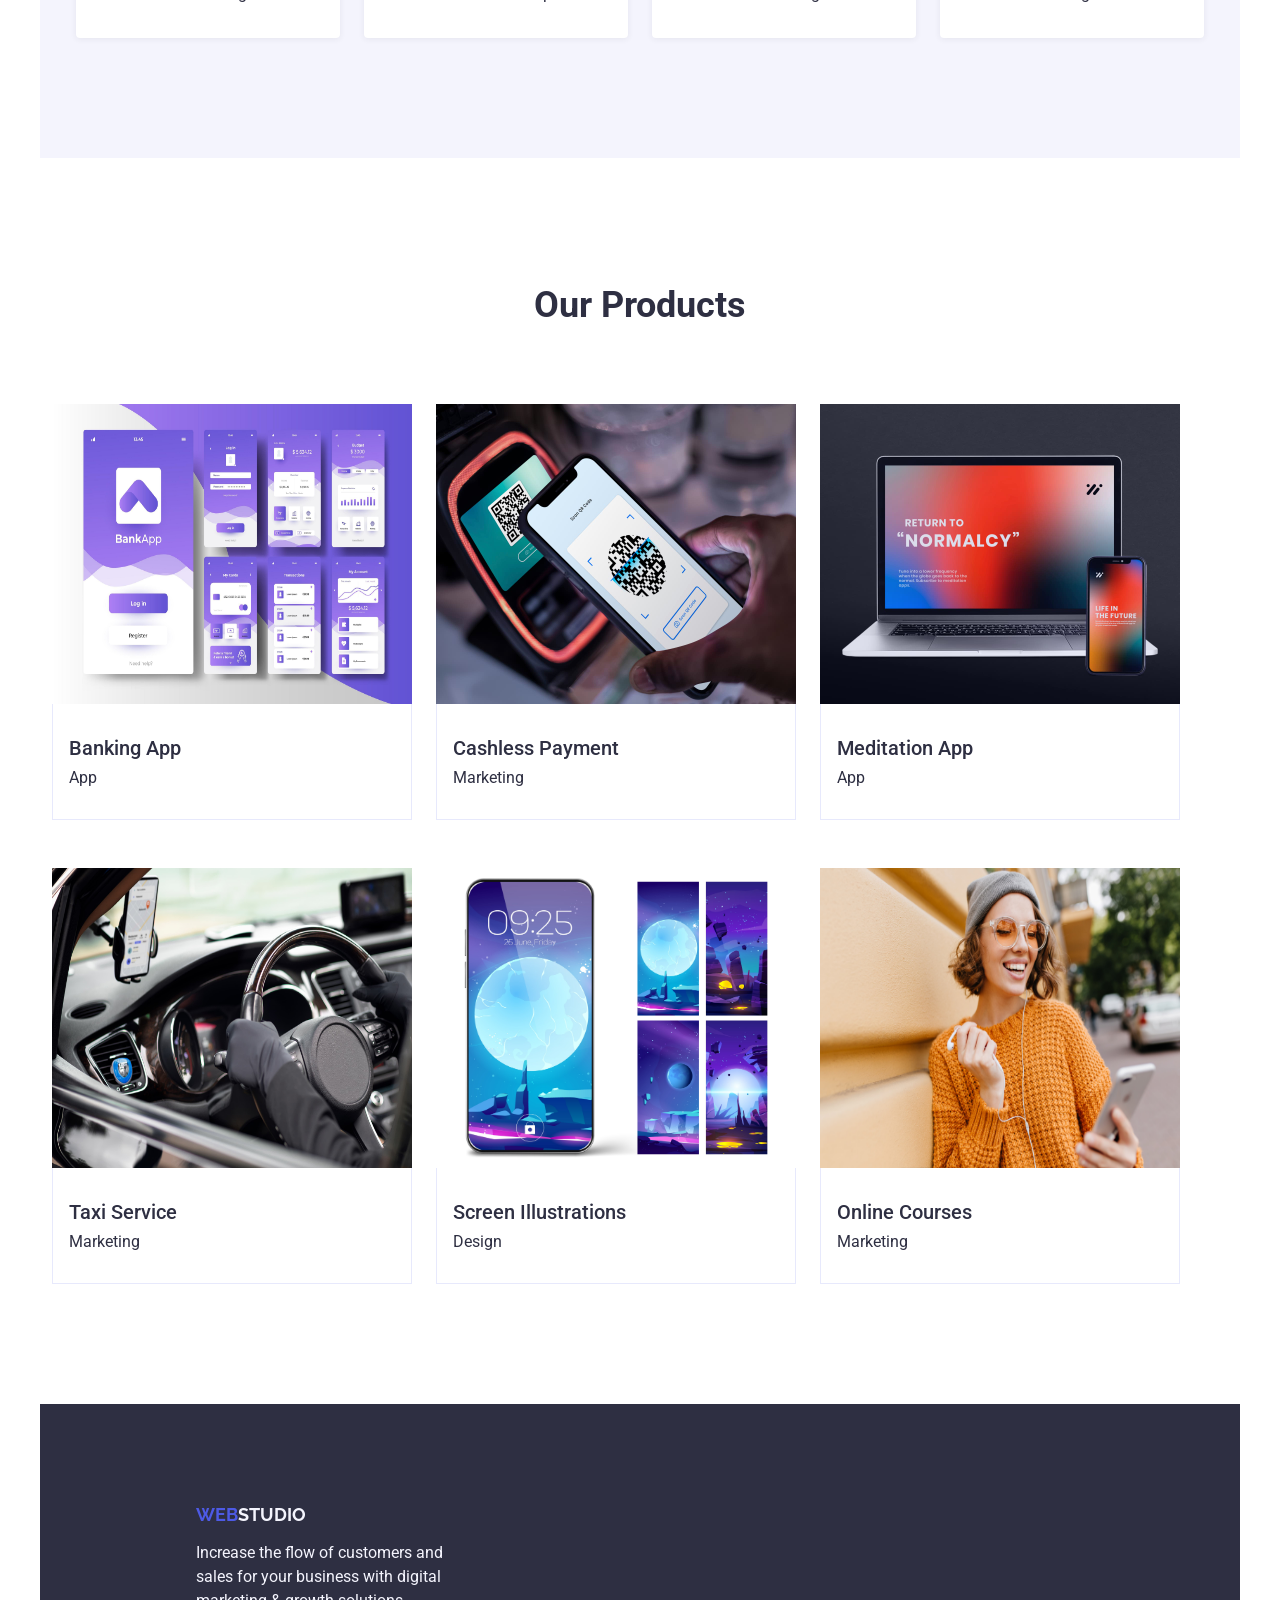
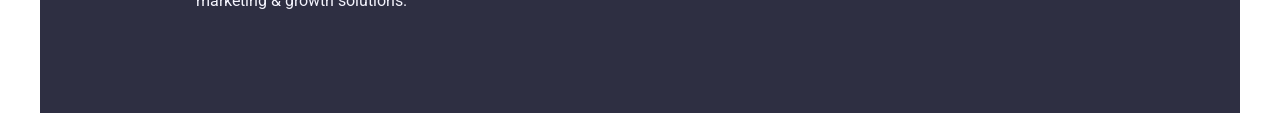
==== commit bc90ca74: "Manual pull" ====
--- a/index.html
+++ b/index.html
@@ -1,168 +1,218 @@
-<!DOCTYPE html>
-<html lang="en">
-  <head>
-    <meta charset="UTF-8" />
-    <meta name="viewport" content="width=device-width, initial-scale=1.0" />
-    <title>Studio</title>
-    <link rel="preconnect" href="https://fonts.googleapis.com" />
-    <link rel="preconnect" href="https://fonts.gstatic.com" crossorigin />
-    <link
-      href="https://fonts.googleapis.com/css2?family=Raleway:wght@700&family=Roboto:wght@400;500;700;900&display=swap"
-      rel="stylesheet"
-    />
-    <link rel="stylesheet" href="./css/style.css" />
-  </head>
-  <body>
-    <header><div class="big-wrap">
-      <div class="container">
-      <section class="top-box">
-        <a class="name-logo" href=""><span class="name-logo-effect-f">Web</span>Studio</a>
-        <ul class="subpages-list">
-          <li><a class="subpages" href="./index.html">Agencja</a></li>
-          <li><a class="subpages" href="./portfolio.html">Portfolio</a></li>
-          <li><a class="subpages" href="">Kontakt</a></li>
-        </ul>
-        <div class="top-box-contact">
-          <a class="contact" href="mailto:info@example.com">info@example.com</a>
-          <a class="contact" href="tel:+48111111111">+48 111 111 111</a></div
-        >
-      </section>
-    </div></div>
-    </header>
-    <main>
-      <section class="big-box">
-        <h1 class="firs-header">EFEKTYWNE ROZWIĄZANIA </br> DLA WASZEGO BIZNESU</h1>
-        <button type="button" class="order-button"><p>Zamów usługe</p></button>
-      </section>
-      <div class="big-wrap">
-      <div class="container">
-        <section class="section">
-          <ul class="news">
-            <li>
-              <h3>LOREM IPSUM</h3>
-              <p>
-                Lorem ipsum dolor sit amet, consectetur adipiscing elit. Nam vel
-                arcu sem. Sed non sodales dui. Interdum et malesuada
-              </p>
-            </li>
-            <li>
-              <h3>LOREM IPSUM</h3>
-              <p>
-                Lorem ipsum dolor sit amet, consectetur adipiscing elit. Nam vel
-                arcu sem. Sed non sodales dui. Interdum et malesuada
-              </p>
-            </li>
-            <li>
-              <h3>LOREM IPSUM</h3>
-              <p>
-                Lorem ipsum dolor sit amet, consectetur adipiscing elit. Nam vel
-                arcu sem. Sed non sodales dui. Interdum et malesuada
-              </p>
-            </li>
-            <li>
-              <h3>LOREM IPSUM</h3>
-              <p>
-                Lorem ipsum dolor sit amet, consectetur adipiscing elit. Nam vel
-                arcu sem. Sed non sodales dui. Interdum et malesuada
-              </p>
-            </li>
-          </ul>
-          </section>
-          <section class="section-fix">
-          <h2 class="secondary-header">Czym się zajmujemy</h2>
-          <ul class="engagement">
-            <li>
-              <img
-                src="./images/img1.jpg"
-                alt="Ilustracja z osobą piszącą na klawiaturze, tworzącą projekt strony WWW"
-                width="370"
-                height="294"
-              />
-            </li>
-            <li>
-              <img
-                src="./images/img2.jpg"
-                alt="Ilustracja z osobą tworzącą responsywną stronę WWW"
-                width="370"
-                height="294"
-              />
-            </li>
-            <li>
-              <img
-                src="./images/img3.jpg"
-                alt="Ilustracja z osobą trzymająca tablet, wybierająca kolor z palety barw"
-                width="370"
-                height="294"
-              />
-            </li>
-          </ul>
-        </section>
-      </div>
-    </div>
-        <section class="crew section">
-          <h2 class="secondary-header">Nasz zespół</h2>
-          <ul class="members">
-            <li>
-              <img
-                src="./images/img4.jpg"
-                alt="Ilustracja mężczyzny z krótkimi jasno-brązowymi włosami i brodą, w okularach i czerwonej koszuli."
-                width="270"
-                height="260"
-              />
-              <h3>John Doe</h3>
-              <p>Product Designer</p>
-            </li>
-            <li>
-              <img
-                src="./images/img5.jpg"
-                alt="Ilustracja kobiety z długimi blond włosami, w okularach, w czarnym żakiecie i białej koszuli."
-                width="270"
-                height="260"
-              />
-              <h3>John Doe</h3>
-              <p>Frontend Developer</p>
-            </li>
-            <li>
-              <img
-                src="./images/img6.jpg"
-                alt="Ilustracja mężczyzny z krótkimi brązowymi włosami i zarostem, w jasno-błękitnej koszuli."
-                width="270"
-                height="260"
-              />
-              <h3>John Doe</h3>
-              <p>Marketing</p>
-            </li>
-            <li>
-              <img
-                src="./images/img7.jpg"
-                alt="Ilustracja mężczyzny z krótkimi ciemno-brązowymi włosami i brodą, w okularach i czarnej koszulce."
-                width="270"
-                height="260"
-              />
-              <h3>John Doe</h3>
-              <p>UI Designer</p>
-            </li>
-          </ul>
-        </section>
-    </main>
-    <footer>
-      <div class="big-wrap">
-      <div class="container">
-      <ul class="f-data">
-        <li><a class="name-logo" href=""><span class="name-logo-effect-f">Web</span><span class="name-logo-effect-sec">Studio</span></a></li>
-        <li>
-          <address class="home-location">
-            m. Warszawa, Aleje Jerozolimskie 21
-          </address>
-        </li>
-        <li>
-          <a class="contact" href="mailto:info@example.com">info@example.com</a>
-        </li>
-        <li>
-          <a class="contact" href="tel:+48111111111">+48 111 111 111</a>
-        </li>
-      </ul>
-      </div></div>
-    </footer>
-  </body>
-</html>
+<!DOCTYPE html>
+<html lang="en">
+  <head>
+    <meta charset="utf-8" />
+    <meta name="description" content="Base html for first homework" />
+    <link rel="preconnect" href="https://fonts.googleapis.com" />
+    <link rel="preconnect" href="https://fonts.gstatic.com" crossorigin />
+    <link
+      href="https://fonts.googleapis.com/css2?family=Raleway:ital,wght@0,100..900;1,100..900&family=Roboto:ital,wght@0,100..900;1,100..900&display=swap"
+      rel="stylesheet"
+    />
+    <link
+      href="https://fonts.googleapis.com/css2?family=Raleway:ital,wght@0,100..900;1,100..900&family=Roboto:ital,wght@0,100..900;1,100..900&display=swap"
+      rel="stylesheet"
+    />
+
+    <link
+      rel="stylesheet"
+      href="node_modules/modern-normalize/modern-normalize.css"
+    />
+    <link rel="stylesheet" href="./css/style.css" />
+    <title>Webstudio</title>
+  </head>
+  <body>
+    <div class="container">
+      <header class="headline-box">
+        <nav class="navigation">
+          <a class="logo" href="index.html"
+            ><span class="logo-effect">Web</span>studio</a
+          >
+          <ul class="nav-list">
+            <li><a href="">Studio</a></li>
+            <li><a href="">Portfolio</a></li>
+            <li><a href="">Contacts</a></li>
+          </ul>
+        </nav>
+        <address>
+          <ul class="contact-list">
+            <li class="contact-item">
+              <a href="mailto:info@devstudio.com">info@devstudio.com</a>
+            </li>
+            <li class="contact-item">
+              <a href="tel:+11(000)111-11-11">+11 (000) 111-11-11</a>
+            </li>
+          </ul>
+        </address>
+      </header>
+      <main>
+        <section class="hero-image">
+          <h1 class="main-headline">Effective Solutions for Your Business</h1>
+          <button class="main-button" type="button">Order Service</button>
+        </section>
+        <section class="hero-box">
+          <ul class="hero-advantages">
+            <li class="advantages-item">
+              <h3 class="advantages-title">Strategy</h3>
+              <p class="advantages-description">
+                Our goal is to identify the business problem to walk away with
+                the perfect and creative solution.
+              </p>
+            </li>
+            <li class="advantages-item">
+              <h3 class="advantages-title">Punctuality</h3>
+              <p class="advantages-description">
+                Bring the key message to the brand's audience for the best price
+                within the shortest possible time.
+              </p>
+            </li>
+            <li class="advantages-item">
+              <h3 class="advantages-title">Diligence</h3>
+              <p class="advantages-description">
+                Research and confirm brands that present the strongest digital
+                growth opportunities and minimize risk.
+              </p>
+            </li>
+            <li class="advantages-item">
+              <h3 class="advantages-title">Technologies</h3>
+              <p class="advantages-description">
+                Design practice focused on digital experiences. We bring forth a
+                deep passion for problem-solving.
+              </p>
+            </li>
+          </ul>
+        </section>
+        <section class="team">
+          <h2 class="second-headline">Our Team</h2>
+          <ul class="team-list">
+            <li>
+              <img
+                class="member-pic"
+                src="./images/marc_guerrero.jpg"
+                alt="Smiling man with laptop on his laps during presentation"
+              />
+
+              <h3 class="member-name">Mark Guerrero</h3>
+              <p class="member-occupy">Product Designer</p>
+            </li>
+            <li>
+              <img
+                class="member-pic"
+                src="./images/tom_ford.jpg"
+                alt="Confident smiling young men looking at right side"
+              />
+
+              <h3 class="member-name">Tom Ford</h3>
+              <p class="member-occupy">Frontend Developer</p>
+            </li>
+
+            <li>
+              <img
+                class="member-pic"
+                src="./images/camila_garcia.jpg"
+                alt="Beautiful women with long dark hair and pink sweater"
+              />
+
+              <h3 class="member-name">Camila Garcia</h3>
+              <p class="member-occupy">Marketing</p>
+            </li>
+
+            <li>
+              <img
+                class="member-pic"
+                src="./images/daniel_wilson.jpg"
+                alt="Handsome man with brown curly hair and big smile on his mouth"
+              />
+
+              <h3 class="member-name">Daniel Wilson</h3>
+              <p class="member-occupy">UI Designer</p>
+            </li>
+          </ul>
+        </section>
+        <!-- section.porfolio-box>ul.portfolio-list>(li>img.item-pic+h3.item-name+p.item-purpose)*6 | EMMET toolkit helps me to create container, lists and items with classes-->
+        <section class="portfolio">
+          <h2 class="second-headline">Our Products</h2>
+          <ul class="portfolio-list">
+            <li>
+              <img
+                src="./images/banking-app.jpg"
+                alt="Mobile banking app in light purple and white motive"
+                class="item-pic"
+              />
+              <article class="item-article">
+                <h3 class="item-name">Banking App</h3>
+                <p class="item-purpose">App</p>
+              </article>
+            </li>
+            <li>
+              <img
+                src="./images/cashless-payment.jpg"
+                alt="Proceeding transaction with mobile's NFC feature"
+                class="item-pic"
+              />
+              <article class="item-article">
+                <h3 class="item-name">Cashless Payment</h3>
+                <p class="item-purpose">Marketing</p>
+              </article>
+            </li>
+            <li>
+              <img
+                src="./images/meditation-app.jpg"
+                alt="Return to normalcy, on laptop and smartphone"
+                class="item-pic"
+              />
+              <article class="item-article">
+                <h3 class="item-name">Meditation App</h3>
+                <p class="item-purpose">App</p>
+              </article>
+            </li>
+            <li>
+              <img
+                src="./images/taxi-service.jpg"
+                alt="Female behind the wheel and paying attention on road"
+                class="item-pic"
+              />
+              <article class="item-article">
+                <h3 class="item-name">Taxi Service</h3>
+                <p class="item-purpose">Marketing</p>
+              </article>
+            </li>
+            <li>
+              <img
+                src="./images/screen-illustrations.jpg"
+                alt="Houndreds of motives in one app"
+                class="item-pic"
+              />
+              <article class="item-article">
+                <h3 class="item-name">Screen Illustrations</h3>
+                <p class="item-purpose">Design</p>
+              </article>
+            </li>
+            <li>
+              <img
+                src="./images/online-courses.jpg"
+                alt="Charming short haired lady with gray hat standind beside wall with smartphone"
+                class="item-pic"
+              />
+              <article class="item-article">
+                <h3 class="item-name">Online Courses</h3>
+                <p class="item-purpose">Marketing</p>
+              </article>
+            </li>
+          </ul>
+        </section>
+      </main>
+      <footer>
+        <div class="footer-box">
+          <a class="logo" href="index.html"
+            ><span class="logo-effect">Web</span>studio</a
+          >
+          <p>
+            Increase the flow of customers and sales for your business with
+            digital marketing & growth solutions.
+          </p>
+        </div>
+      </footer>
+    </div>
+  </body>
+</html>
--- a/css/style.css
+++ b/css/style.css
@@ -1,260 +1,212 @@
-body {
-  font-family: "Roboto", sans-serif;
-  color: #212121;
-  background-color: #fff;
-  width: 1600px;
-  margin: 0px;
-}
-.top-box {
-  background-color: #fff;
-  border-bottom: 1px solid #ececec;
-  display: flex;
-  align-items: center;
-  height: 80px;
-}
-
-.big-box {
-  text-align: center;
-  color: #ffffff;
-  background-color: #2f303a;
-  height: 600px;
-  display: flex;
-  justify-content: center;
-  align-items: center;
-  flex-direction: column;
-  gap: 30px;
-}
-.firs-header {
-  margin: 0px;
-  font-size: 44px;
-  font-weight: 900;
-  line-height: 60px;
-  letter-spacing: 0.06em;
-}
-.section {
-  padding: 94px 0 94px 0;
-}
-.section-fix {
-  padding: 0 0 94px 0;
-}
-.secondary-header {
-  font-size: 36px;
-  font-weight: 700;
-  line-height: 42px;
-  letter-spacing: 0.03em;
-  text-align: center;
-  margin-bottom: 50px;
-}
-.order-button {
-  width: 200px;
-  background-color: #2196f3;
-  color: #ffffff;
-  font-size: 16px;
-  box-shadow: 0px 4px 4px rgba(0, 0, 0, 0.15);
-  border: none;
-  border-radius: 4px;
-  padding: 0px;
-}
-
-.filter-button:hover,
-.filter-button:focus {
-  color: #ffffff;
-  background-color: #2196f3;
-}
-.subpages,
-.name-logo {
-  font-size: 14px;
-  font-weight: 500;
-  line-height: 16px;
-  letter-spacing: 0.02em;
-  text-decoration: none;
-}
-.subpages:visited,
-.name-logo:visited {
-  color: inherit;
-}
-.subpages:hover,
-.name-logo:hover,
-.contact:hover,
-.subpages:focus,
-.name-logo:focus {
-  color: #2196f3;
-}
-.top-box-contact {
-  display: flex;
-  gap: 50px;
-}
-.contact {
-  text-decoration: none;
-  color: #757575;
-}
-.big-wrap {
-  width: 1600px;
-  display: flex;
-  justify-content: center;
-  align-items: center;
-}
-.container {
-  width: 1200px;
-  margin: 0px;
-  display: flex;
-  flex-wrap: wrap;
-}
-.products,
-.news,
-.members,
-.f-data,
-.subpages-list,
-.button-list,
-.engagement,
-.contact {
-  list-style: none;
-}
-.subpages-list {
-  display: flex;
-  justify-content: space-around;
-  gap: 46px;
-}
-.news {
-  padding: 0px;
-  margin: 0px;
-  font-size: 14px;
-  font-weight: 700;
-  line-height: 16px;
-  letter-spacing: 0.03em;
-  display: flex;
-  flex-wrap: nowrap;
-  justify-content: left;
-  gap: 30px;
-}
-.engagement {
-  display: flex;
-  justify-content: space-between;
-  gap: 30px;
-  margin: 0px;
-  padding: 0px;
-}
-.button-list {
-  padding: 0px;
-  margin: 0 0 50px 0;
-  display: flex;
-  justify-content: center;
-  gap: 8px;
-}
-.filter-button {
-  font-size: 16px;
-  font-weight: 500;
-  line-height: 26px;
-  letter-spacing: 0.03em;
-  border-radius: 4px;
-  background-color: #f5f4fa;
-  border: none;
-  text-align: center;
-}
-.filter-button p {
-  margin: 6px 22px 6px 22px;
-  padding: 0px;
-}
-.products {
-  padding: 0px;
-  font-size: 18px;
-  font-weight: 700;
-  line-height: 36px;
-  letter-spacing: 0.06em;
-  display: flex;
-  flex-wrap: wrap;
-  flex-direction: row;
-  gap: 30px;
-}
-.products p {
-  font-weight: 400;
-  text-align: left;
-  color: #757575;
-  font-size: 16px;
-  line-height: 30px;
-  width: 322px;
-}
-.products h3 {
-  width: 322px;
-  font-size: 18px;
-}
-.products li {
-  background-color: #fff;
-  border: 1px solid #eee;
-}
-.news p {
-  font-weight: 400;
-  color: #757575;
-  line-height: 24px;
-}
-.news li {
-  width: 270px;
-  height: 101px;
-  text-align: left;
-}
-.crew {
-  min-width: 1200px;
-  margin: auto;
-  background: #f5f4fa;
-}
-.members {
-  padding: 0px;
-  margin: 0px;
-  display: flex;
-  justify-content: center;
-  gap: 30px;
-}
-.members li {
-  background: #ffffff;
-  box-shadow: 0px 1px 3px rgba(0, 0, 0, 0.12), 0px 1px 1px rgba(0, 0, 0, 0.14),
-    0px 2px 1px rgba(0, 0, 0, 0.2);
-  border-radius: 0px 0px 4px 4px;
-  width: 270px;
-  height: 368px;
-  text-align: center;
-}
-.members p {
-  font-weight: 400;
-  font-size: 16px;
-  line-height: 19px;
-  text-align: center;
-  letter-spacing: 0.03em;
-  color: #757575;
-}
-.home-location {
-  font-style: normal;
-  font-size: 14px;
-  font-weight: 400;
-  line-height: 24px;
-  letter-spacing: 0.03em;
-  text-align: left;
-  color: #ffffff;
-}
-footer {
-  background-color: #2f303a;
-  height: 252px;
-  height: 252px;
-  margin: 0px auto;
-  text-align: left;
-  display: flex;
-}
-.f-data {
-  padding: 0px;
-  display: flex;
-  flex-direction: column;
-  gap: 9px;
-}
-.name-logo {
-  font-family: "Raleway", sans-serif;
-  font-size: 26px;
-  font-weight: 700;
-  line-height: 31px;
-  letter-spacing: 0.03em;
-}
-
-.name-logo-effect-f {
-  color: #2196f3;
-}
-.name-logo-effect-sec {
-  color: #fff;
-}
+*,
+*::before,
+*::after {
+  box-sizing: border-box;
+}
+body {
+  background-color: #ffffff;
+  margin: 0;
+  font-family: "Roboto", sans-serif;
+  color: #2e2f42;
+  line-height: 1.5;
+  display: flex;
+  flex-direction: column;
+  align-items: center;
+}
+.container {
+  min-width: 1200px;
+  max-width: 100vw;
+  padding: 24px 0 0 0;
+}
+.headline-box {
+  display: flex;
+  align-items: center;
+  justify-content: space-evenly;
+  gap: 332px;
+  margin-bottom: 24px;
+}
+
+.logo {
+  font-family: Raleway;
+  font-weight: 700;
+  font-style: Bold;
+  font-size: 18px;
+  line-height: 21px;
+  vertical-align: middle;
+  text-transform: uppercase;
+  color: inherit;
+}
+a.logo > .logo-effect {
+  color: #4d5ae5;
+}
+.navigation {
+  display: flex;
+  flex-wrap: wrap;
+  gap: 76px;
+}
+.nav-list {
+  display: flex;
+  gap: 40px;
+  font-weight: 500;
+}
+.nav-list li a:hover {
+  color: #404bbf;
+}
+.contact-list {
+  display: flex;
+  gap: 40px;
+}
+.contact-item a {
+  color: #434455;
+}
+.contact-item a:hover {
+  color: #404bbf;
+}
+.hero-image {
+  min-height: 600px;
+  background-color: #2e2f42;
+  display: flex;
+  flex-direction: column;
+  align-items: center;
+  justify-content: center;
+  gap: 56px;
+}
+.main-headline {
+  max-width: 496px;
+  color: #ffffff;
+  font-weight: 700;
+  font-style: Bold;
+  font-size: 56px;
+  text-align: center;
+}
+.second-headline {
+  font-weight: 700;
+  font-style: bold;
+  font-size: 36px;
+  text-align: center;
+  margin-bottom: 72px;
+}
+.main-button {
+  color: #ffffff;
+  font-family: Roboto;
+  font-size: 16px;
+  font-weight: 500;
+  letter-spacing: 0.64px;
+  line-height: 24px;
+  padding: 16px 32px;
+  background-color: #4d5ae5;
+  border: none;
+  border-radius: 4px;
+  cursor: pointer;
+  box-shadow: 0px 4px 4px 0px #00000026;
+}
+.hero-box,
+.team,
+.portfolio {
+  margin: 120px 0 120px 0;
+}
+.hero-advantages li {
+  color: #434455;
+  width: 264px;
+}
+.team {
+  background-color: #f4f4fd;
+  padding: 120px 0;
+}
+.team-list li {
+  background-color: #ffffff;
+  display: flex;
+  flex-direction: column;
+  align-items: center;
+  box-shadow: 0px 2px 1px 0px #2e2f4214;
+
+  box-shadow: 0px 1px 1px 0px #2e2f4229;
+
+  box-shadow: 0px 1px 6px 0px #2e2f4214;
+  border-bottom-left-radius: 4px;
+  border-bottom-right-radius: 4px;
+}
+.member-pic {
+  width: 264px;
+  height: 260px;
+  opacity: 1;
+}
+.member-name {
+  font-size: 20px;
+  font-weight: 500;
+  line-height: 1.2;
+  padding: 32px 0 8px;
+}
+.member-occupy {
+  font-weight: 400;
+  padding-bottom: 32px;
+}
+
+h3 {
+  color: #2e2f42;
+}
+.portfolio-list {
+  max-width: calc(3 * (360px + 24px));
+}
+.portfolio-list li {
+  display: flex;
+  flex-direction: column;
+  line-height: 1.2;
+}
+.portfolio-list li:nth-child(4),
+.portfolio-list li:nth-child(5),
+.portfolio-list li:nth-child(6) {
+  padding-top: 24px;
+}
+
+.item-pic {
+  width: 360px;
+  height: 300px;
+  opacity: 1;
+}
+.item-name {
+  font-weight: 500;
+  font-size: 20px;
+  padding-bottom: 8px;
+}
+.item-article {
+  border: 1px solid #e7e9fc;
+  border-top: none;
+  padding: 32px 0 32px 16px;
+}
+footer {
+  background-color: #2e2f42;
+  color: #f4f4fd;
+}
+.footer-box {
+  display: flex;
+  flex-direction: column;
+  gap: 16px;
+  padding: 100px 156px;
+}
+.footer-box p {
+  max-width: 264px;
+}
+h1,
+h2,
+h3,
+p {
+  margin-top: 0;
+  margin-bottom: 0;
+}
+ul {
+  list-style-type: none;
+  margin-top: 0;
+  margin-bottom: 0;
+  padding: 0;
+  display: flex;
+  flex-wrap: wrap;
+  justify-content: center;
+  gap: 24px;
+}
+a {
+  text-decoration: none;
+}
+a:visited {
+  color: inherit;
+}
